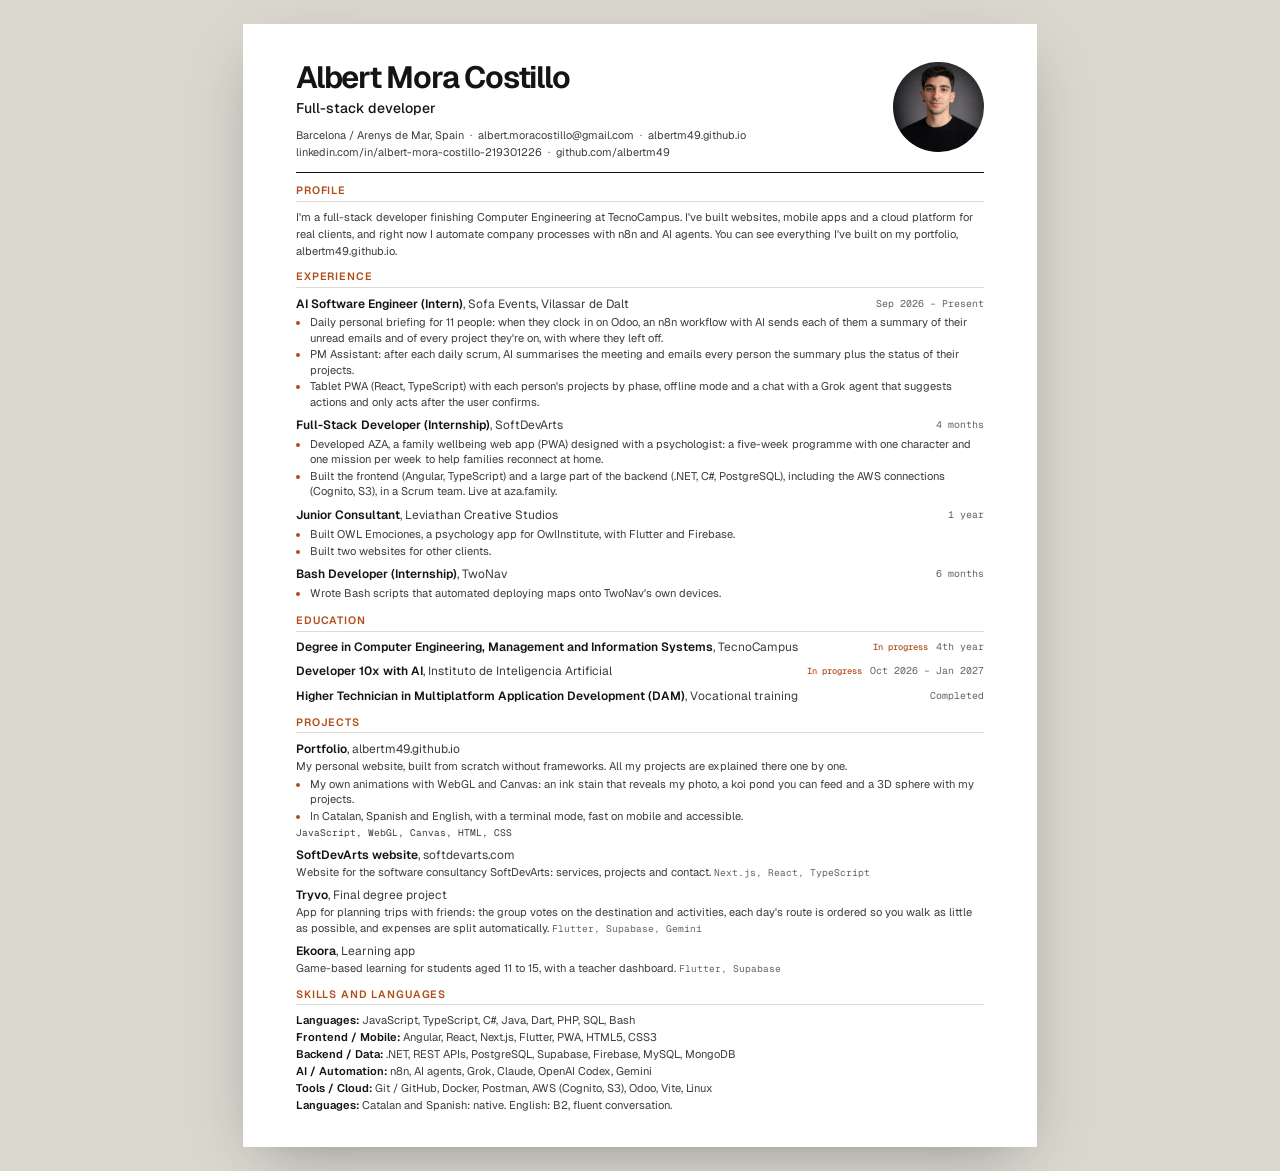
==== cv/cv.html @ 4548e9e0 "feat: new CVs in CA/ES/EN with current experience and projects Single-column, ATS-friendly one-page " ====
<!doctype html>
<html lang="en">
<head>
<meta charset="utf-8" />
<meta name="viewport" content="width=device-width, initial-scale=1" />
<title>Albert Mora Costillo · CV</title>
<!-- One A4 page per language: open cv.html?lang=ca|es|en, or run build.mjs to export the three PDFs -->
<link rel="preconnect" href="https://fonts.googleapis.com" />
<link rel="preconnect" href="https://fonts.gstatic.com" crossorigin />
<link href="https://fonts.googleapis.com/css2?family=Geist:wght@400;500;600;700&family=Geist+Mono:wght@400;500&display=swap" rel="stylesheet" />
<style>
  :root {
    --paper: #FFFFFF; --ink: #151412; --soft: #3F3C37; --mute: #67635C; --line: #DEDBD3; --accent: #B04E1B;
    --f: "Geist", Arial, Helvetica, sans-serif; --mono: "Geist Mono", ui-monospace, monospace;
  }
  @page { size: A4; margin: 0; }
  * { box-sizing: border-box; }
  html, body { margin: 0; background: #DAD7CF; }
  body { font: 400 8.35pt/1.37 var(--f); color: var(--ink); -webkit-print-color-adjust: exact; print-color-adjust: exact; }
  /* single column, read top to bottom: what ATS parsers expect */
  .page { width: 210mm; height: 297mm; margin: 0 auto; background: var(--paper); padding: 10mm 14mm 7mm; display: flex; flex-direction: column; gap: 3.2mm; overflow: hidden; }
  @media screen { .page { margin: 24px auto; box-shadow: 0 20px 60px -20px rgba(0,0,0,.35); } }
  @media print { html, body { background: var(--paper); } }
  a { color: inherit; text-decoration: none; }

  header { display: flex; justify-content: space-between; align-items: flex-start; gap: 8mm; padding-bottom: 3mm; border-bottom: 1.5px solid var(--ink); }
  header h1 { font: 650 23pt/1 var(--f); letter-spacing: -0.04em; margin: 0; }
  header .role { font-size: 10.5pt; font-weight: 500; margin: 1.6mm 0 0; }
  header .contact { margin: 2.4mm 0 0; color: var(--soft); font-size: 8.2pt; line-height: 1.55; }
  header .contact span + span::before { content: "·"; margin: 0 1.6mm; color: var(--mute); }
  .photo { width: 24mm; height: 24mm; border-radius: 50%; object-fit: cover; flex: none; }

  h2 { font: 600 8pt/1 var(--f); letter-spacing: .08em; text-transform: uppercase; color: var(--accent); margin: 0 0 2mm; padding-bottom: 1.3mm; border-bottom: 1px solid var(--line); }
  .summary { margin: 0; color: var(--soft); line-height: 1.5; }

  .item { margin-bottom: 2mm; break-inside: avoid; }
  .item:last-child { margin-bottom: 0; }
  .item .head { display: flex; justify-content: space-between; gap: 4mm; }
  .item h3 { font-size: 9pt; font-weight: 600; margin: 0; }
  .item h3 em { font-style: normal; font-weight: 400; color: var(--soft); }
  .item time { font: 400 7.4pt/1.7 var(--mono); color: var(--mute); white-space: nowrap; }
  .item p { margin: .4mm 0 0; color: var(--soft); }
  .item ul { margin: .8mm 0 0; padding-left: 3.6mm; color: var(--soft); }
  .item li { margin-bottom: .4mm; }
  .item li::marker { color: var(--accent); }
  .now { font: 500 6.6pt/1 var(--mono); color: var(--accent); margin-right: 2mm; }

  .skills { margin: 0; padding: 0; list-style: none; display: grid; gap: .5mm; }
  .skills b { font-weight: 600; }
  .skills li { color: var(--soft); }
  .skills li b { color: var(--ink); }
  .tags { font: 400 7.2pt/1.4 var(--mono); color: var(--mute); }
</style>
</head>
<body>
<div class="page">
  <header>
    <div>
      <h1>Albert Mora Costillo</h1>
      <p class="role" data-k="role"></p>
      <p class="contact">
        <span data-k="based"></span><span><a href="mailto:albert.moracostillo@gmail.com">albert.moracostillo@gmail.com</a></span><span><a href="https://albertm49.github.io">albertm49.github.io</a></span><br />
        <span><a href="https://linkedin.com/in/albert-mora-costillo-219301226">linkedin.com/in/albert-mora-costillo-219301226</a></span><span><a href="https://github.com/albertm49">github.com/albertm49</a></span>
      </p>
    </div>
    <img class="photo" src="photo.jpg" alt="Albert Mora Costillo" />
  </header>
  <section><h2 data-k="summaryT"></h2><p class="summary" data-k="profile"></p></section>
  <section><h2 data-k="experience"></h2><div id="jobs"></div></section>
  <section><h2 data-k="education"></h2><div id="edu"></div></section>
  <section><h2 data-k="projects"></h2><div id="proj"></div></section>
  <section><h2 data-k="skills"></h2><ul class="skills" id="stack"></ul></section>
</div>

<script>
const STACK = {
  langs: "JavaScript, TypeScript, C#, Java, Dart, PHP, SQL, Bash",
  front: "Angular, React, Next.js, Flutter, PWA, HTML5, CSS3",
  back: ".NET, REST APIs, PostgreSQL, Supabase, Firebase, MySQL, MongoDB",
  ai: "n8n, AI agents, Grok, Claude, OpenAI Codex, Gemini",
  tools: "Git / GitHub, Docker, Postman, AWS (Cognito, S3), Odoo, Vite, Linux",
};

const L = {
  en: {
    summaryT: "Profile", based: "Barcelona / Arenys de Mar, Spain", skills: "Skills and languages", education: "Education",
    experience: "Experience", projects: "Projects", now: "In progress", langsT: "Languages", langs: "Catalan and Spanish: native. English: B2, fluent conversation.",
    role: "Full-stack developer",
    profile: "I'm a full-stack developer finishing Computer Engineering at TecnoCampus. I've built websites, mobile apps and a cloud platform for real clients, and right now I automate company processes with n8n and AI agents. You can see everything I've built on my portfolio, albertm49.github.io.",
    stackL: { langs: "Languages", front: "Frontend / Mobile", back: "Backend / Data", ai: "AI / Automation", tools: "Tools / Cloud" },
    edu: [
      { t: "Degree in Computer Engineering, Management and Information Systems", s: "TecnoCampus", d: "4th year", now: true },
      { t: "Developer 10x with AI", s: "Instituto de Inteligencia Artificial", d: "Oct 2026 – Jan 2027", now: true },
      { t: "Higher Technician in Multiplatform Application Development (DAM)", s: "Vocational training", d: "Completed" },
    ],
    jobs: [
      { r: "AI Software Engineer (Intern)", c: "Sofa Events, Vilassar de Dalt", d: "Sep 2026 – Present", p: [
        "Daily personal briefing for 11 people: when they clock in on Odoo, an n8n workflow with AI sends each of them a summary of their unread emails and of every project they're on, with where they left off.",
        "PM Assistant: after each daily scrum, AI summarises the meeting and emails every person the summary plus the status of their projects.",
        "Tablet PWA (React, TypeScript) with each person's projects by phase, offline mode and a chat with a Grok agent that suggests actions and only acts after the user confirms." ] },
      { r: "Full-Stack Developer (Internship)", c: "SoftDevArts", d: "4 months", p: [
        "Developed AZA, a family wellbeing web app (PWA) designed with a psychologist: a five-week programme with one character and one mission per week to help families reconnect at home.",
        "Built the frontend (Angular, TypeScript) and a large part of the backend (.NET, C#, PostgreSQL), including the AWS connections (Cognito, S3), in a Scrum team. Live at aza.family." ] },
      { r: "Junior Consultant", c: "Leviathan Creative Studios", d: "1 year", p: [
        "Built OWL Emociones, a psychology app for OwlInstitute, with Flutter and Firebase.",
        "Built two websites for other clients." ] },
      { r: "Bash Developer (Internship)", c: "TwoNav", d: "6 months", p: [
        "Wrote Bash scripts that automated deploying maps onto TwoNav's own devices." ] },
    ],
    proj: [
      { n: "Portfolio", k: "albertm49.github.io", d: "My personal website, built from scratch without frameworks. All my projects are explained there one by one.", p: [
        "My own animations with WebGL and Canvas: an ink stain that reveals my photo, a koi pond you can feed and a 3D sphere with my projects.",
        "In Catalan, Spanish and English, with a terminal mode, fast on mobile and accessible." ], t: "JavaScript, WebGL, Canvas, HTML, CSS" },
      { n: "SoftDevArts website", k: "softdevarts.com", d: "Website for the software consultancy SoftDevArts: services, projects and contact.", t: "Next.js, React, TypeScript" },
      { n: "Tryvo", k: "Final degree project", d: "App for planning trips with friends: the group votes on the destination and activities, each day's route is ordered so you walk as little as possible, and expenses are split automatically.", t: "Flutter, Supabase, Gemini" },
      { n: "Ekoora", k: "Learning app", d: "Game-based learning for students aged 11 to 15, with a teacher dashboard.", t: "Flutter, Supabase" },
    ],
  },
  es: {
    summaryT: "Perfil", based: "Barcelona / Arenys de Mar", skills: "Conocimientos e idiomas", education: "Formación",
    experience: "Experiencia", projects: "Proyectos", now: "En curso", langsT: "Idiomas", langs: "Catalán y castellano: nativo. Inglés: B2, conversación fluida.",
    role: "Desarrollador full-stack",
    profile: "Soy desarrollador full-stack y estoy terminando Ingeniería Informática en TecnoCampus. He hecho webs, apps móviles y una plataforma en la nube para clientes reales, y ahora automatizo procesos de empresa con n8n y agentes de IA. Todo lo que he hecho está en mi portfolio, albertm49.github.io.",
    stackL: { langs: "Lenguajes", front: "Frontend / Móvil", back: "Backend / Datos", ai: "IA / Automatización", tools: "Herramientas / Cloud" },
    edu: [
      { t: "Grado en Ingeniería Informática de Gestión y Sistemas de Información", s: "TecnoCampus", d: "4º curso", now: true },
      { t: "Desarrollador 10x con IA", s: "Instituto de Inteligencia Artificial", d: "oct. 2026 – ene. 2027", now: true },
      { t: "Técnico Superior en Desarrollo de Aplicaciones Multiplataforma (DAM)", s: "Ciclo formativo de grado superior", d: "Completado" },
    ],
    jobs: [
      { r: "AI Software Engineer (prácticas)", c: "Sofa Events, Vilassar de Dalt", d: "sept. 2026 – actualidad", p: [
        "Briefing personal diario para 11 personas: al fichar en Odoo, un flujo de n8n con IA envía a cada una un resumen de sus correos sin leer y de cada proyecto en el que participa, con el punto en el que se quedó.",
        "PM Assistant: tras cada daily scrum, la IA resume la reunión y envía a cada persona un correo con el resumen y el estado de sus proyectos.",
        "PWA para tablets (React, TypeScript) con los proyectos de cada persona por fase, modo offline y un chat con un agente de Grok que propone acciones y solo actúa con confirmación del usuario." ] },
      { r: "Desarrollador Full-Stack (prácticas)", c: "SoftDevArts", d: "4 meses", p: [
        "Desarrollé AZA, una web app (PWA) de bienestar familiar diseñada con una psicóloga: un programa de cinco semanas con un personaje y una misión por semana para que las familias reconecten en casa.",
        "Hice el frontend (Angular, TypeScript) y buena parte del backend (.NET, C#, PostgreSQL), incluidas las conexiones con AWS (Cognito, S3), en un equipo Scrum. En producción en aza.family." ] },
      { r: "Consultor Junior", c: "Leviathan Creative Studios", d: "1 año", p: [
        "Hice OWL Emociones, una app de psicología para OwlInstitute, con Flutter y Firebase.",
        "Hice dos webs para otros clientes." ] },
      { r: "Desarrollador Bash (prácticas)", c: "TwoNav", d: "6 meses", p: [
        "Hacía scripts en Bash que automatizaban el despliegue de mapas en los dispositivos propios de TwoNav." ] },
    ],
    proj: [
      { n: "Portfolio", k: "albertm49.github.io", d: "Mi web personal, hecha desde cero sin frameworks. Ahí están todos mis proyectos explicados uno a uno.", p: [
        "Animaciones propias con WebGL y Canvas: una mancha de tinta que revela mi foto, un estanque de carpas al que puedes dar de comer y una esfera 3D con mis proyectos.",
        "En catalán, castellano e inglés, con modo terminal, rápida en el móvil y accesible." ], t: "JavaScript, WebGL, Canvas, HTML, CSS" },
      { n: "Web de SoftDevArts", k: "softdevarts.com", d: "Web de la consultora de software SoftDevArts: servicios, proyectos y contacto.", t: "Next.js, React, TypeScript" },
      { n: "Tryvo", k: "Trabajo de Fin de Grado", d: "App para organizar viajes con amigos: el grupo vota el destino y las actividades, la ruta de cada día se ordena para caminar lo mínimo y los gastos se reparten solos.", t: "Flutter, Supabase, Gemini" },
      { n: "Ekoora", k: "App educativa", d: "Aprender jugando, para alumnos de 11 a 15 años, con panel para profesores.", t: "Flutter, Supabase" },
    ],
  },
  ca: {
    summaryT: "Perfil", based: "Barcelona / Arenys de Mar", skills: "Coneixements i idiomes", education: "Formació",
    experience: "Experiència", projects: "Projectes", now: "En curs", langsT: "Idiomes", langs: "Català i castellà: natiu. Anglès: B2, conversa fluida.",
    role: "Desenvolupador full-stack",
    profile: "Sóc desenvolupador full-stack i estic acabant Enginyeria Informàtica al TecnoCampus. He fet webs, apps mòbils i una plataforma al núvol per a clients reals, i ara automatitzo processos d'empresa amb n8n i agents d'IA. Tot el que he fet és al meu portfolio, albertm49.github.io.",
    stackL: { langs: "Llenguatges", front: "Frontend / Mòbil", back: "Backend / Dades", ai: "IA / Automatització", tools: "Eines / Cloud" },
    edu: [
      { t: "Grau en Enginyeria Informàtica de Gestió i Sistemes d'Informació", s: "TecnoCampus", d: "4t curs", now: true },
      { t: "Desenvolupador 10x amb IA", s: "Instituto de Inteligencia Artificial", d: "oct. 2026 – gen. 2027", now: true },
      { t: "Tècnic Superior en Desenvolupament d'Aplicacions Multiplataforma (DAM)", s: "Cicle formatiu de grau superior", d: "Completat" },
    ],
    jobs: [
      { r: "AI Software Engineer (pràctiques)", c: "Sofa Events, Vilassar de Dalt", d: "set. 2026 – actualitat", p: [
        "Briefing personal diari per a 11 persones: quan fitxen a Odoo, un flux d'n8n amb IA envia a cadascuna un resum dels correus sense llegir i de cada projecte on participa, amb el punt on es va quedar.",
        "PM Assistant: després de cada daily scrum, la IA resumeix la reunió i envia a cada persona un correu amb el resum i l'estat dels seus projectes.",
        "PWA per a tauletes (React, TypeScript) amb els projectes de cada persona per fase, mode offline i un xat amb un agent de Grok que proposa accions i només actua amb confirmació de l'usuari." ] },
      { r: "Desenvolupador Full-Stack (pràctiques)", c: "SoftDevArts", d: "4 mesos", p: [
        "Vaig desenvolupar AZA, una web app (PWA) de benestar familiar dissenyada amb una psicòloga: un programa de cinc setmanes amb un personatge i una missió per setmana perquè les famílies reconnectin a casa.",
        "Vaig fer el frontend (Angular, TypeScript) i bona part del backend (.NET, C#, PostgreSQL), incloses les connexions amb AWS (Cognito, S3), en un equip Scrum. En producció a aza.family." ] },
      { r: "Consultor Júnior", c: "Leviathan Creative Studios", d: "1 any", p: [
        "Vaig fer OWL Emocions, una app de psicologia per a OwlInstitute, amb Flutter i Firebase.",
        "Vaig fer dues webs per a altres clients." ] },
      { r: "Desenvolupador Bash (pràctiques)", c: "TwoNav", d: "6 mesos", p: [
        "Feia scripts en Bash que automatitzaven el desplegament de mapes als dispositius propis de TwoNav." ] },
    ],
    proj: [
      { n: "Portfolio", k: "albertm49.github.io", d: "La meva web personal, feta des de zero sense frameworks. Hi ha tots els meus projectes explicats un per un.", p: [
        "Animacions pròpies amb WebGL i Canvas: una taca de tinta que revela la meva foto, un estany de carpes on pots donar menjar i una esfera 3D amb els meus projectes.",
        "En català, castellà i anglès, amb mode terminal, ràpida al mòbil i accessible." ], t: "JavaScript, WebGL, Canvas, HTML, CSS" },
      { n: "Web de SoftDevArts", k: "softdevarts.com", d: "Web de la consultora de software SoftDevArts: serveis, projectes i contacte.", t: "Next.js, React, TypeScript" },
      { n: "Tryvo", k: "Treball de Fi de Grau", d: "App per organitzar viatges amb amics: el grup vota el destí i les activitats, la ruta de cada dia s'ordena per caminar el mínim i les despeses es reparteixen soles.", t: "Flutter, Supabase, Gemini" },
      { n: "Ekoora", k: "App educativa", d: "Aprendre jugant, per a alumnes d'11 a 15 anys, amb panell per a professors.", t: "Flutter, Supabase" },
    ],
  },
};

const esc = (s) => String(s).replace(/[&<>"]/g, (c) => ({ "&": "&amp;", "<": "&lt;", ">": "&gt;", '"': "&quot;" }[c]));
const lang = (new URLSearchParams(location.search).get("lang") || "en").toLowerCase();
const T = L[lang] || L.en;
document.documentElement.lang = lang;
document.querySelectorAll("[data-k]").forEach((el) => { el.textContent = T[el.dataset.k]; });
const item = (title, sub, date, inner, badge = "") =>
  `<article class="item"><div class="head"><h3>${title}${sub ? `<em>, ${esc(sub)}</em>` : ""}</h3><time>${badge}${esc(date)}</time></div>${inner}</article>`;
document.getElementById("edu").innerHTML = T.edu.map((e) =>
  item(esc(e.t), e.s, e.d, "", e.now ? `<span class="now">${esc(T.now)}</span>` : "")).join("");
document.getElementById("jobs").innerHTML = T.jobs.map((j) =>
  item(esc(j.r), j.c, j.d, `<ul>${j.p.map((x) => `<li>${esc(x)}</li>`).join("")}</ul>`)).join("");
document.getElementById("stack").innerHTML = Object.keys(STACK).map((k) => `<li><b>${esc(T.stackL[k])}:</b> ${esc(STACK[k])}</li>`).join("") +
  `<li><b>${esc(T.langsT)}:</b> ${esc(T.langs)}</li>`;
document.getElementById("proj").innerHTML = T.proj.map((p) =>
  item(esc(p.n), p.k, "", `<p>${esc(p.d)}${p.p ? "" : ` <span class="tags">${esc(p.t)}</span>`}</p>` +
    (p.p ? `<ul>${p.p.map((x) => `<li>${esc(x)}</li>`).join("")}</ul><p class="tags">${esc(p.t)}</p>` : ""))).join("");
</script>
</body>
</html>
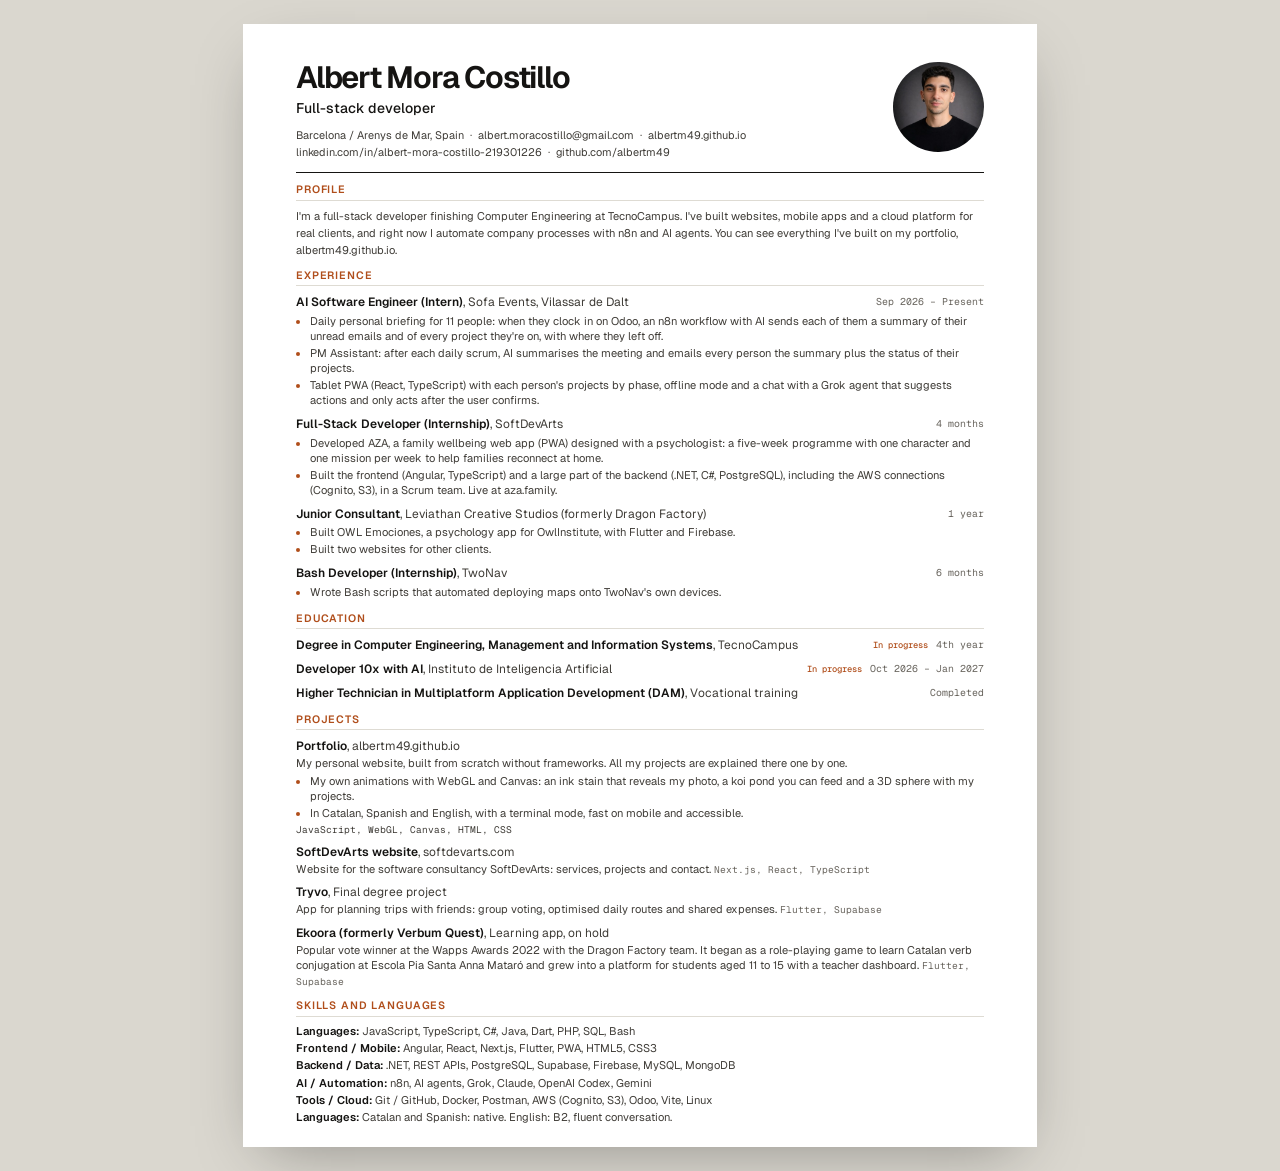
==== commit 10ee14b3: "feat(cv): Wapps 2022 award for Ekoora (Verbum Quest), Leviathan formerly Dragon Factory" ====
--- a/cv/cv.html
+++ b/cv/cv.html
@@ -18,7 +18,7 @@
   html, body { margin: 0; background: #DAD7CF; }
   body { font: 400 8.35pt/1.37 var(--f); color: var(--ink); -webkit-print-color-adjust: exact; print-color-adjust: exact; }
   /* single column, read top to bottom: what ATS parsers expect */
-  .page { width: 210mm; height: 297mm; margin: 0 auto; background: var(--paper); padding: 10mm 14mm 7mm; display: flex; flex-direction: column; gap: 3.2mm; overflow: hidden; }
+  .page { width: 210mm; height: 297mm; margin: 0 auto; background: var(--paper); padding: 10mm 14mm 6mm; display: flex; flex-direction: column; gap: 3mm; overflow: hidden; }
   @media screen { .page { margin: 24px auto; box-shadow: 0 20px 60px -20px rgba(0,0,0,.35); } }
   @media print { html, body { background: var(--paper); } }
   a { color: inherit; text-decoration: none; }
@@ -101,7 +101,7 @@
       { r: "Full-Stack Developer (Internship)", c: "SoftDevArts", d: "4 months", p: [
         "Developed AZA, a family wellbeing web app (PWA) designed with a psychologist: a five-week programme with one character and one mission per week to help families reconnect at home.",
         "Built the frontend (Angular, TypeScript) and a large part of the backend (.NET, C#, PostgreSQL), including the AWS connections (Cognito, S3), in a Scrum team. Live at aza.family." ] },
-      { r: "Junior Consultant", c: "Leviathan Creative Studios", d: "1 year", p: [
+      { r: "Junior Consultant", c: "Leviathan Creative Studios (formerly Dragon Factory)", d: "1 year", p: [
         "Built OWL Emociones, a psychology app for OwlInstitute, with Flutter and Firebase.",
         "Built two websites for other clients." ] },
       { r: "Bash Developer (Internship)", c: "TwoNav", d: "6 months", p: [
@@ -112,8 +112,8 @@
         "My own animations with WebGL and Canvas: an ink stain that reveals my photo, a koi pond you can feed and a 3D sphere with my projects.",
         "In Catalan, Spanish and English, with a terminal mode, fast on mobile and accessible." ], t: "JavaScript, WebGL, Canvas, HTML, CSS" },
       { n: "SoftDevArts website", k: "softdevarts.com", d: "Website for the software consultancy SoftDevArts: services, projects and contact.", t: "Next.js, React, TypeScript" },
-      { n: "Tryvo", k: "Final degree project", d: "App for planning trips with friends: the group votes on the destination and activities, each day's route is ordered so you walk as little as possible, and expenses are split automatically.", t: "Flutter, Supabase, Gemini" },
-      { n: "Ekoora", k: "Learning app", d: "Game-based learning for students aged 11 to 15, with a teacher dashboard.", t: "Flutter, Supabase" },
+      { n: "Tryvo", k: "Final degree project", d: "App for planning trips with friends: group voting, optimised daily routes and shared expenses.", t: "Flutter, Supabase" },
+      { n: "Ekoora (formerly Verbum Quest)", k: "Learning app, on hold", d: "Popular vote winner at the Wapps Awards 2022 with the Dragon Factory team. It began as a role-playing game to learn Catalan verb conjugation at Escola Pia Santa Anna Mataró and grew into a platform for students aged 11 to 15 with a teacher dashboard.", t: "Flutter, Supabase" },
     ],
   },
   es: {
@@ -135,7 +135,7 @@
       { r: "Desarrollador Full-Stack (prácticas)", c: "SoftDevArts", d: "4 meses", p: [
         "Desarrollé AZA, una web app (PWA) de bienestar familiar diseñada con una psicóloga: un programa de cinco semanas con un personaje y una misión por semana para que las familias reconecten en casa.",
         "Hice el frontend (Angular, TypeScript) y buena parte del backend (.NET, C#, PostgreSQL), incluidas las conexiones con AWS (Cognito, S3), en un equipo Scrum. En producción en aza.family." ] },
-      { r: "Consultor Junior", c: "Leviathan Creative Studios", d: "1 año", p: [
+      { r: "Consultor Junior", c: "Leviathan Creative Studios (antes Dragon Factory)", d: "1 año", p: [
         "Hice OWL Emociones, una app de psicología para OwlInstitute, con Flutter y Firebase.",
         "Hice dos webs para otros clientes." ] },
       { r: "Desarrollador Bash (prácticas)", c: "TwoNav", d: "6 meses", p: [
@@ -146,8 +146,8 @@
         "Animaciones propias con WebGL y Canvas: una mancha de tinta que revela mi foto, un estanque de carpas al que puedes dar de comer y una esfera 3D con mis proyectos.",
         "En catalán, castellano e inglés, con modo terminal, rápida en el móvil y accesible." ], t: "JavaScript, WebGL, Canvas, HTML, CSS" },
       { n: "Web de SoftDevArts", k: "softdevarts.com", d: "Web de la consultora de software SoftDevArts: servicios, proyectos y contacto.", t: "Next.js, React, TypeScript" },
-      { n: "Tryvo", k: "Trabajo de Fin de Grado", d: "App para organizar viajes con amigos: el grupo vota el destino y las actividades, la ruta de cada día se ordena para caminar lo mínimo y los gastos se reparten solos.", t: "Flutter, Supabase, Gemini" },
-      { n: "Ekoora", k: "App educativa", d: "Aprender jugando, para alumnos de 11 a 15 años, con panel para profesores.", t: "Flutter, Supabase" },
+      { n: "Tryvo", k: "Trabajo de Fin de Grado", d: "App para organizar viajes con amigos: votaciones en grupo, rutas optimizadas por día y gastos compartidos.", t: "Flutter, Supabase" },
+      { n: "Ekoora (antes Verbum Quest)", k: "App educativa, en pausa", d: "Ganador del voto popular en los Premios Wapps 2022 con el equipo Dragon Factory. Empezó como un juego de rol para aprender a conjugar verbos en catalán en la Escola Pia Santa Anna de Mataró y creció hasta ser una plataforma para alumnos de 11 a 15 años con panel para profesores.", t: "Flutter, Supabase" },
     ],
   },
   ca: {
@@ -169,7 +169,7 @@
       { r: "Desenvolupador Full-Stack (pràctiques)", c: "SoftDevArts", d: "4 mesos", p: [
         "Vaig desenvolupar AZA, una web app (PWA) de benestar familiar dissenyada amb una psicòloga: un programa de cinc setmanes amb un personatge i una missió per setmana perquè les famílies reconnectin a casa.",
         "Vaig fer el frontend (Angular, TypeScript) i bona part del backend (.NET, C#, PostgreSQL), incloses les connexions amb AWS (Cognito, S3), en un equip Scrum. En producció a aza.family." ] },
-      { r: "Consultor Júnior", c: "Leviathan Creative Studios", d: "1 any", p: [
+      { r: "Consultor Júnior", c: "Leviathan Creative Studios (abans Dragon Factory)", d: "1 any", p: [
         "Vaig fer OWL Emocions, una app de psicologia per a OwlInstitute, amb Flutter i Firebase.",
         "Vaig fer dues webs per a altres clients." ] },
       { r: "Desenvolupador Bash (pràctiques)", c: "TwoNav", d: "6 mesos", p: [
@@ -180,8 +180,8 @@
         "Animacions pròpies amb WebGL i Canvas: una taca de tinta que revela la meva foto, un estany de carpes on pots donar menjar i una esfera 3D amb els meus projectes.",
         "En català, castellà i anglès, amb mode terminal, ràpida al mòbil i accessible." ], t: "JavaScript, WebGL, Canvas, HTML, CSS" },
       { n: "Web de SoftDevArts", k: "softdevarts.com", d: "Web de la consultora de software SoftDevArts: serveis, projectes i contacte.", t: "Next.js, React, TypeScript" },
-      { n: "Tryvo", k: "Treball de Fi de Grau", d: "App per organitzar viatges amb amics: el grup vota el destí i les activitats, la ruta de cada dia s'ordena per caminar el mínim i les despeses es reparteixen soles.", t: "Flutter, Supabase, Gemini" },
-      { n: "Ekoora", k: "App educativa", d: "Aprendre jugant, per a alumnes d'11 a 15 anys, amb panell per a professors.", t: "Flutter, Supabase" },
+      { n: "Tryvo", k: "Treball de Fi de Grau", d: "App per organitzar viatges amb amics: votacions en grup, rutes optimitzades per dia i despeses compartides.", t: "Flutter, Supabase" },
+      { n: "Ekoora (abans Verbum Quest)", k: "App educativa, en pausa", d: "Guanyador del vot popular als Premis Wapps 2022 amb l'equip Dragon Factory. Va començar com un joc de rol per aprendre a conjugar verbs en català a l'Escola Pia Santa Anna de Mataró i ha crescut fins a ser una plataforma per a alumnes d'11 a 15 anys amb panell per a professors.", t: "Flutter, Supabase" },
     ],
   },
 };
